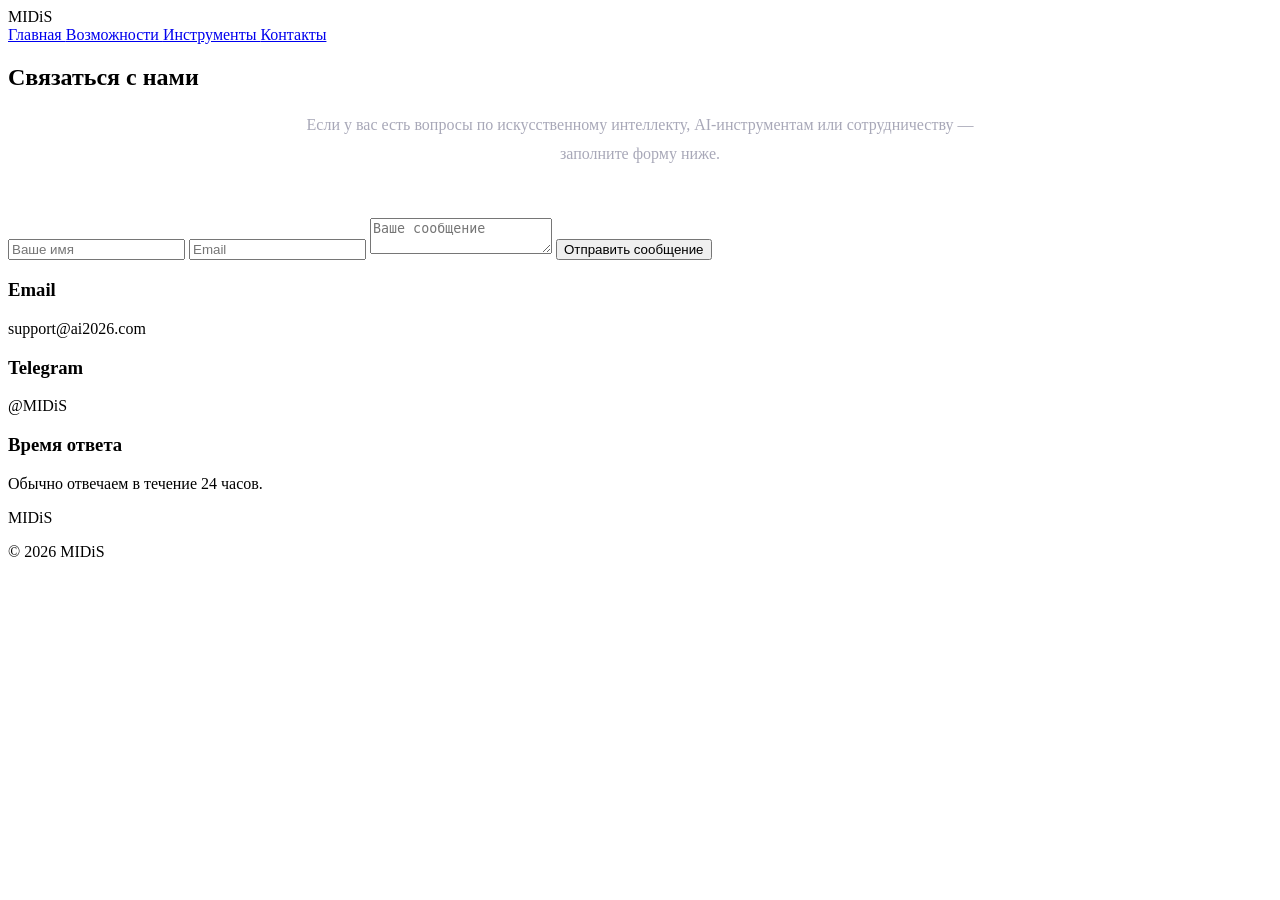
==== contacts.html @ 8b606eff "Add files via upload" ====
<!DOCTYPE html>
<html lang="ru">

<head>

  <meta charset="UTF-8">

  <meta name="viewport" content="width=device-width, initial-scale=1.0">

  <title>AI 2026 — Контакты</title>

  <link rel="stylesheet" href="css/style.css">
  <link rel="stylesheet" href="css/normalize.css">

</head>

<body>

<header>

  <div class="container">

    <nav>

      <div class="logo">
        MIDiS
      </div>

      <div class="menu">

        <a href="index.html">
          Главная
        </a>

        <a href="spells.html">
          Возможности
        </a>

        <a href="tools.html">
          Инструменты
        </a>

        <a href="contacts.html">
          Контакты
        </a>

      </div>

    </nav>

  </div>

</header>

<section class="hero">

  <div class="container">

    <div class="card">

      <h1 class="section-title">
        Связаться с нами
      </h1>

      <p
      style="
      text-align:center;
      max-width:700px;
      margin:0 auto 50px;
      color:#A8A8B8;
      line-height:1.8;
      ">

        Если у вас есть вопросы
        по искусственному интеллекту,
        AI-инструментам или сотрудничеству —
        заполните форму ниже.

      </p>

      <form class="contact-form">

        <input
        type="text"
        placeholder="Ваше имя">

        <input
        type="email"
        placeholder="Email">

        <textarea
        placeholder="Ваше сообщение"></textarea>

        <button class="btn">

          Отправить сообщение

        </button>

      </form>

    </div>

  </div>

</section>

<section>

  <div class="container">

    <div class="cards">

      <div class="card">

        <div class="icon"></div>

        <h3>
          Email
        </h3>

        <p>
          support@ai2026.com
        </p>

      </div>

      <div class="card">

        <div class="icon"></div>

        <h3>
          Telegram
        </h3>

        <p>
          @MIDiS
        </p>

      </div>

      <div class="card">

        <div class="icon"></div>

        <h3>
          Время ответа
        </h3>

        <p>
          Обычно отвечаем
          в течение 24 часов.
        </p>

      </div>

    </div>

  </div>

</section>

<footer>

  <div class="container footer">

    <div class="logo">
      MIDiS
    </div>

    <p>
      © 2026 MIDiS
    </p>

  </div>

</footer>

</body>

</html>
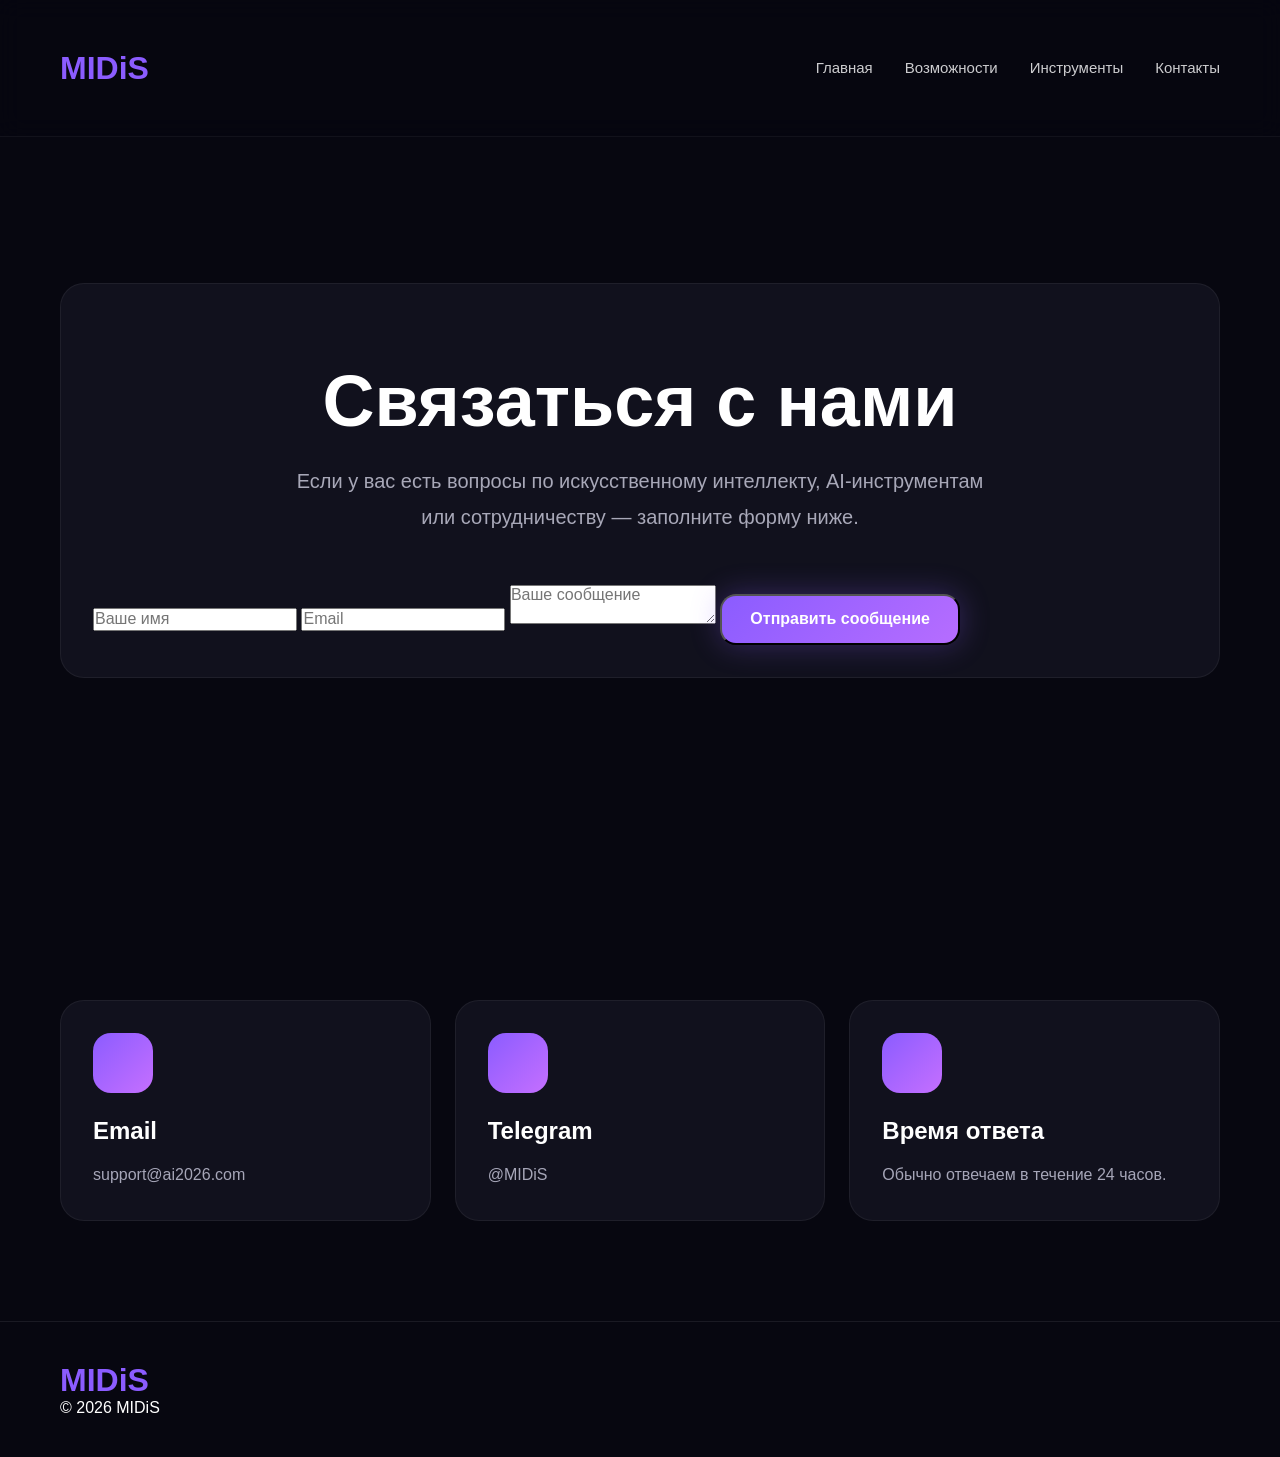
==== commit 8bda3ebb: "Update contacts.html" ====
--- a/contacts.html
+++ b/contacts.html
@@ -9,8 +9,8 @@
 
   <title>AI 2026 — Контакты</title>
 
-  <link rel="stylesheet" href="css/style.css">
-  <link rel="stylesheet" href="css/normalize.css">
+  <link rel="stylesheet" href="style.css">
+  <link rel="stylesheet" href="normalize.css">
 
 </head>
 
@@ -178,4 +178,4 @@
 
 </body>
 
-</html>+</html>
--- a/style.css
+++ b/style.css
@@ -0,0 +1,836 @@
+*{
+     margin:0;
+     padding:0;
+     box-sizing:border-box;
+    }
+
+    body{
+     font-family:'Inter',sans-serif;
+     background:#070710;
+     color:white;
+     overflow-x:hidden;
+    }
+
+    .container{
+     width:1200px;
+     max-width:90%;
+     margin:auto;
+    }
+
+    header{
+     padding:28px 0;
+     position:fixed;
+     width:100%;
+     top:0;
+     backdrop-filter:blur(12px);
+     z-index:100;
+     background:rgba(7,7,16,0.65);
+    }
+
+    nav{
+     display:flex;
+     justify-content:space-between;
+     align-items:center;
+    }
+
+    .logo{
+     font-size:28px;
+     font-weight:800;
+     color:#8B5CFF;
+    }
+
+    .menu{
+     display:flex;
+     gap:36px;
+    }
+
+    .menu a{
+     color:white;
+     text-decoration:none;
+     font-size:15px;
+     opacity:0.8;
+     transition:0.3s;
+    }
+
+    .menu a:hover{
+     opacity:1;
+     color:#8B5CFF;
+    }
+
+    .btn{
+     background:linear-gradient(135deg,#8B5CFF,#B66DFF);
+     padding:14px 28px;
+     border-radius:16px;
+     color:white;
+     text-decoration:none;
+     font-weight:600;
+     display:inline-block;
+     box-shadow:0 0 40px rgba(139,92,255,0.4);
+     transition:0.3s;
+    }
+
+    .btn:hover{
+     transform:translateY(-2px);
+    }
+
+    .hero{
+     min-height:100vh;
+     display:flex;
+     align-items:center;
+     padding-top:120px;
+     position:relative;
+    }
+
+    .hero-grid{
+     display:grid;
+     grid-template-columns:1fr 1fr;
+     align-items:center;
+     gap:60px;
+    }
+
+    .hero h1{
+     font-size:72px;
+     line-height:1.05;
+     margin-bottom:24px;
+     font-weight:800;
+    }
+
+    .hero h1 span{
+     color:#8B5CFF;
+    }
+
+    .hero p{
+     color:#B4B4C7;
+     font-size:20px;
+     line-height:1.7;
+     margin-bottom:40px;
+     max-width:540px;
+    }
+
+    .hero-image{
+     position:relative;
+    }
+
+    .circle{
+     width:520px;
+     height:520px;
+     border-radius:50%;
+     background:radial-gradient(circle,#8B5CFF 0%, #341F7A 40%, transparent 70%);
+     filter:blur(20px);
+     opacity:0.85;
+     animation:pulse 4s infinite ease-in-out;
+    }
+
+    @keyframes pulse{
+     0%{transform:scale(1);}
+     50%{transform:scale(1.05);}
+     100%{transform:scale(1);}
+    }
+
+    section{
+     padding:120px 0;
+    }
+
+    .section-title{
+     font-size:48px;
+     text-align:center;
+     margin-bottom:70px;
+     font-weight:800;
+    }
+
+    .cards{
+     display:grid;
+     grid-template-columns:repeat(4,1fr);
+     gap:24px;
+    }
+
+    .card{
+     background:#11111D;
+     border:1px solid rgba(255,255,255,0.06);
+     border-radius:24px;
+     padding:32px;
+     transition:0.3s;
+    }
+
+    .card:hover{
+     transform:translateY(-8px);
+     box-shadow:0 0 50px rgba(139,92,255,0.18);
+    }
+
+    .icon{
+     width:60px;
+     height:60px;
+     border-radius:18px;
+     background:linear-gradient(135deg,#8B5CFF,#C56FFF);
+     margin-bottom:24px;
+    }
+
+    .card h3{
+     font-size:24px;
+     margin-bottom:16px;
+    }
+
+    .card p{
+     color:#A7A7B5;
+     line-height:1.7;
+    }
+
+    .tools{
+     display:grid;
+     grid-template-columns:repeat(3,1fr);
+     gap:24px;
+    }
+
+    .tool{
+     background:#11111D;
+     border-radius:24px;
+     padding:32px;
+     border:1px solid rgba(255,255,255,0.06);
+    }
+
+    .tool h4{
+     font-size:28px;
+     margin-bottom:14px;
+    }
+
+    .tool span{
+     color:#8B5CFF;
+     font-size:14px;
+     font-weight:600;
+    }
+
+    .cta{
+     background:linear-gradient(135deg,#8B5CFF,#5A2FFF);
+     border-radius:32px;
+     padding:80px;
+     text-align:center;
+     margin-top:60px;
+     box-shadow:0 0 80px rgba(139,92,255,0.25);
+    }
+
+    .cta h2{
+     font-size:52px;
+     margin-bottom:20px;
+    }
+
+    .cta p{
+     max-width:700px;
+     margin:auto;
+     color:#ECECFF;
+     line-height:1.8;
+     margin-bottom:40px;
+    }
+
+    footer{
+     padding:60px 0;
+     border-top:1px solid rgba(255,255,255,0.08);
+    }
+
+    .footer-grid{
+     display:flex;
+     justify-content:space-between;
+     align-items:center;
+    }
+
+    .footer-grid p{
+     color:#8F8FA3;
+    }
+
+    @media(max-width:992px){
+
+     .hero-grid,
+     .cards,
+     .tools{
+        grid-template-columns:1fr;
+     }
+
+     .hero{
+        text-align:center;
+     }
+
+     .hero p{
+        margin:auto auto 40px;
+     }
+
+     .hero h1{
+        font-size:52px;
+     }
+
+     .circle{
+        width:320px;
+        height:320px;
+        margin:auto;
+     }
+
+     .menu{
+        display:none;
+     }
+
+     .cta{
+        padding:50px 30px;
+     }
+
+     .cta h2{
+        font-size:36px;
+     }
+    }
+    *{
+  margin:0;
+  padding:0;
+  box-sizing:border-box;
+}
+
+html{
+  scroll-behavior:smooth;
+}
+
+body{
+  font-family:'Inter',sans-serif;
+  background:#070710;
+  color:white;
+  overflow-x:hidden;
+}
+
+.container{
+  width:100%;
+  max-width:1200px;
+  margin:0 auto;
+  padding:0 20px;
+}
+
+/* HEADER */
+
+header{
+  position:fixed;
+  width:100%;
+  top:0;
+  left:0;
+  z-index:1000;
+  backdrop-filter:blur(12px);
+  background:rgba(7,7,16,0.7);
+  border-bottom:1px solid rgba(255,255,255,0.05);
+}
+
+nav{
+  min-height:80px;
+  display:flex;
+  align-items:center;
+  justify-content:space-between;
+  gap:20px;
+  flex-wrap:wrap;
+}
+
+.logo{
+  font-size:clamp(24px,3vw,32px);
+  font-weight:800;
+  color:#8B5CFF;
+}
+
+.menu{
+  display:flex;
+  gap:32px;
+  flex-wrap:wrap;
+}
+
+.menu a{
+  text-decoration:none;
+  color:white;
+  opacity:0.8;
+  transition:0.3s;
+  font-size:15px;
+}
+
+.menu a:hover{
+  opacity:1;
+  color:#8B5CFF;
+}
+
+/* BUTTON */
+
+.btn{
+  display:inline-flex;
+  align-items:center;
+  justify-content:center;
+  padding:14px 28px;
+  border-radius:16px;
+  text-decoration:none;
+  color:white;
+  background:linear-gradient(135deg,#8B5CFF,#B66DFF);
+  font-weight:600;
+  transition:0.3s;
+  box-shadow:0 0 30px rgba(139,92,255,0.3);
+}
+
+.btn:hover{
+  transform:translateY(-3px);
+}
+
+/* HERO */
+
+.hero{
+  min-height:100vh;
+  display:flex;
+  align-items:center;
+  padding:140px 0 80px;
+}
+
+.hero-grid{
+  display:grid;
+  grid-template-columns:1fr 1fr;
+  gap:60px;
+  align-items:center;
+}
+
+.hero h1{
+  font-size:clamp(42px,7vw,72px);
+  line-height:1.05;
+  margin-bottom:24px;
+  font-weight:800;
+}
+
+.hero h1 span{
+  color:#8B5CFF;
+}
+
+.hero p{
+  font-size:clamp(16px,2vw,20px);
+  color:#B8B8C8;
+  line-height:1.8;
+  margin-bottom:40px;
+  max-width:600px;
+}
+
+.hero-image{
+  display:flex;
+  justify-content:center;
+  align-items:center;
+}
+
+.circle{
+  width:min(520px,80vw);
+  height:min(520px,80vw);
+  border-radius:50%;
+  background:
+    radial-gradient(circle,
+    #8B5CFF 0%,
+    #3B228E 40%,
+    transparent 70%);
+  filter:blur(15px);
+  animation:pulse 5s infinite ease-in-out;
+}
+
+@keyframes pulse{
+  0%{transform:scale(1);}
+  50%{transform:scale(1.05);}
+  100%{transform:scale(1);}
+}
+
+/* SECTION */
+
+section{
+  padding:100px 0;
+}
+
+.section-title{
+  text-align:center;
+  font-size:clamp(32px,5vw,48px);
+  margin-bottom:60px;
+  font-weight:800;
+}
+
+/* CARDS */
+
+.cards{
+  display:grid;
+  grid-template-columns:repeat(auto-fit,minmax(260px,1fr));
+  gap:24px;
+}
+
+.card{
+  background:#11111D;
+  border-radius:24px;
+  padding:32px;
+  border:1px solid rgba(255,255,255,0.06);
+  transition:0.3s;
+}
+
+.card:hover{
+  transform:translateY(-8px);
+  box-shadow:0 0 40px rgba(139,92,255,0.2);
+}
+
+.icon{
+  width:60px;
+  height:60px;
+  border-radius:18px;
+  background:linear-gradient(135deg,#8B5CFF,#C56FFF);
+  margin-bottom:24px;
+}
+
+.card h3{
+  font-size:24px;
+  margin-bottom:16px;
+}
+
+.card p{
+  color:#A6A6B8;
+  line-height:1.7;
+}
+
+/* TOOLS */
+
+.tools{
+  display:grid;
+  grid-template-columns:repeat(auto-fit,minmax(280px,1fr));
+  gap:24px;
+}
+
+.tool{
+  background:#11111D;
+  border-radius:24px;
+  padding:32px;
+  border:1px solid rgba(255,255,255,0.06);
+}
+
+.tool span{
+  color:#8B5CFF;
+  font-size:14px;
+  font-weight:600;
+}
+
+.tool h4{
+  font-size:28px;
+  margin:14px 0;
+}
+
+/* CTA */
+
+.cta{
+  margin-top:80px;
+  padding:clamp(40px,6vw,80px);
+  border-radius:32px;
+  text-align:center;
+  background:linear-gradient(135deg,#8B5CFF,#5B2FFF);
+  box-shadow:0 0 80px rgba(139,92,255,0.25);
+}
+
+.cta h2{
+  font-size:clamp(32px,5vw,52px);
+  margin-bottom:20px;
+}
+
+.cta p{
+  max-width:700px;
+  margin:0 auto 40px;
+  line-height:1.8;
+  color:#ECECFF;
+}
+
+/* FOOTER */
+
+footer{
+  border-top:1px solid rgba(255,255,255,0.08);
+  padding:40px 0;
+}
+
+.footer-grid{
+  display:flex;
+  justify-content:space-between;
+  align-items:center;
+  gap:20px;
+  flex-wrap:wrap;
+}
+
+.footer-grid p{
+  color:#9B9BAF;
+}
+
+/* TABLET */
+
+@media(max-width:992px){
+
+  .hero-grid{
+    grid-template-columns:1fr;
+    text-align:center;
+  }
+
+  .hero p{
+    margin-left:auto;
+    margin-right:auto;
+  }
+
+  .menu{
+    justify-content:center;
+    width:100%;
+  }
+
+  nav{
+    padding:15px 0;
+    }
+    }
+    
+
+
+/* MOBILE */
+
+@media(max-width:768px){
+
+  section{
+    padding:70px 0;
+  }
+
+  .hero{
+    padding-top:160px;
+  }
+
+  .menu{
+    gap:18px;
+  }
+
+  .menu a{
+    font-size:14px;
+  }
+
+  .btn{
+    width:100%;
+  }
+
+  .card,
+  .tool{
+    padding:24px;
+  }
+
+  .footer-grid{
+    flex-direction:column;
+    text-align:center;
+  }
+}
+
+/* SMALL MOBILE */
+
+@media(max-width:480px){
+
+  .hero h1{
+    line-height:1.15;
+  }
+
+  .menu{
+    display:none;
+  }
+
+  nav{
+    justify-content:center;
+  }
+
+  .cta{
+    border-radius:24px;
+  }
+}
+/* ========================= */
+/* ADAPTIVE */
+/* ========================= */
+
+img{
+  max-width:100%;
+  height:auto;
+}
+
+.container{
+  width:100%;
+  max-width:1200px;
+  margin:0 auto;
+  padding:0 20px;
+}
+
+/* ========================= */
+/* TABLET */
+/* ========================= */
+
+@media(max-width:992px){
+
+  nav{
+    flex-direction:column;
+    justify-content:center;
+    gap:20px;
+    padding:20px 0;
+  }
+
+  .menu{
+    justify-content:center;
+    flex-wrap:wrap;
+    gap:20px;
+  }
+
+  .hero{
+    padding-top:180px;
+  }
+
+  .hero-grid{
+    grid-template-columns:1fr;
+    text-align:center;
+    gap:60px;
+  }
+
+  .hero p{
+    margin-left:auto;
+    margin-right:auto;
+  }
+
+  .hero-image{
+    justify-content:center;
+  }
+
+  .circle{
+    width:350px;
+    height:350px;
+  }
+
+  .section-title{
+    font-size:42px;
+  }
+
+  .cards{
+    grid-template-columns:repeat(2,1fr);
+  }
+
+  .footer{
+    flex-direction:column;
+    text-align:center;
+  }
+
+}
+
+/* ========================= */
+/* MOBILE */
+/* ========================= */
+
+@media(max-width:768px){
+
+  body{
+    overflow-x:hidden;
+  }
+
+  section{
+    padding:80px 0;
+  }
+
+  .hero{
+    min-height:auto;
+    padding-top:180px;
+    padding-bottom:80px;
+  }
+
+  .hero h1{
+    font-size:42px;
+    line-height:1.2;
+  }
+
+  .hero p{
+    font-size:16px;
+    line-height:1.7;
+  }
+
+  .menu{
+    width:100%;
+    justify-content:center;
+    gap:16px;
+  }
+
+  .menu a{
+    font-size:14px;
+  }
+
+  .cards{
+    grid-template-columns:1fr;
+  }
+
+  .card{
+    padding:24px;
+  }
+
+  .section-title{
+    font-size:34px;
+    margin-bottom:40px;
+  }
+
+  .circle{
+    width:260px;
+    height:260px;
+  }
+
+  .btn{
+    width:100%;
+    text-align:center;
+  }
+
+  .contact-form{
+    gap:16px;
+  }
+
+  .contact-form input,
+  .contact-form textarea{
+    width:100%;
+    font-size:16px;
+  }
+
+}
+
+/* ========================= */
+/* SMALL MOBILE */
+/* ========================= */
+
+@media(max-width:480px){
+
+  .container{
+    padding:0 16px;
+  }
+
+  header{
+    padding:10px 0;
+  }
+
+  nav{
+    gap:16px;
+  }
+
+  .logo{
+    font-size:24px;
+  }
+
+  .menu{
+    display:flex;
+    flex-direction:column;
+    align-items:center;
+    gap:14px;
+  }
+
+  .hero{
+    padding-top:220px;
+  }
+
+  .hero h1{
+    font-size:34px;
+  }
+
+  .hero p{
+    font-size:15px;
+  }
+
+  .section-title{
+    font-size:28px;
+  }
+
+  .card h3{
+    font-size:22px;
+  }
+
+  .circle{
+    width:220px;
+    height:220px;
+  }
+
+  footer{
+    padding:30px 0;
+  }
+
+}
